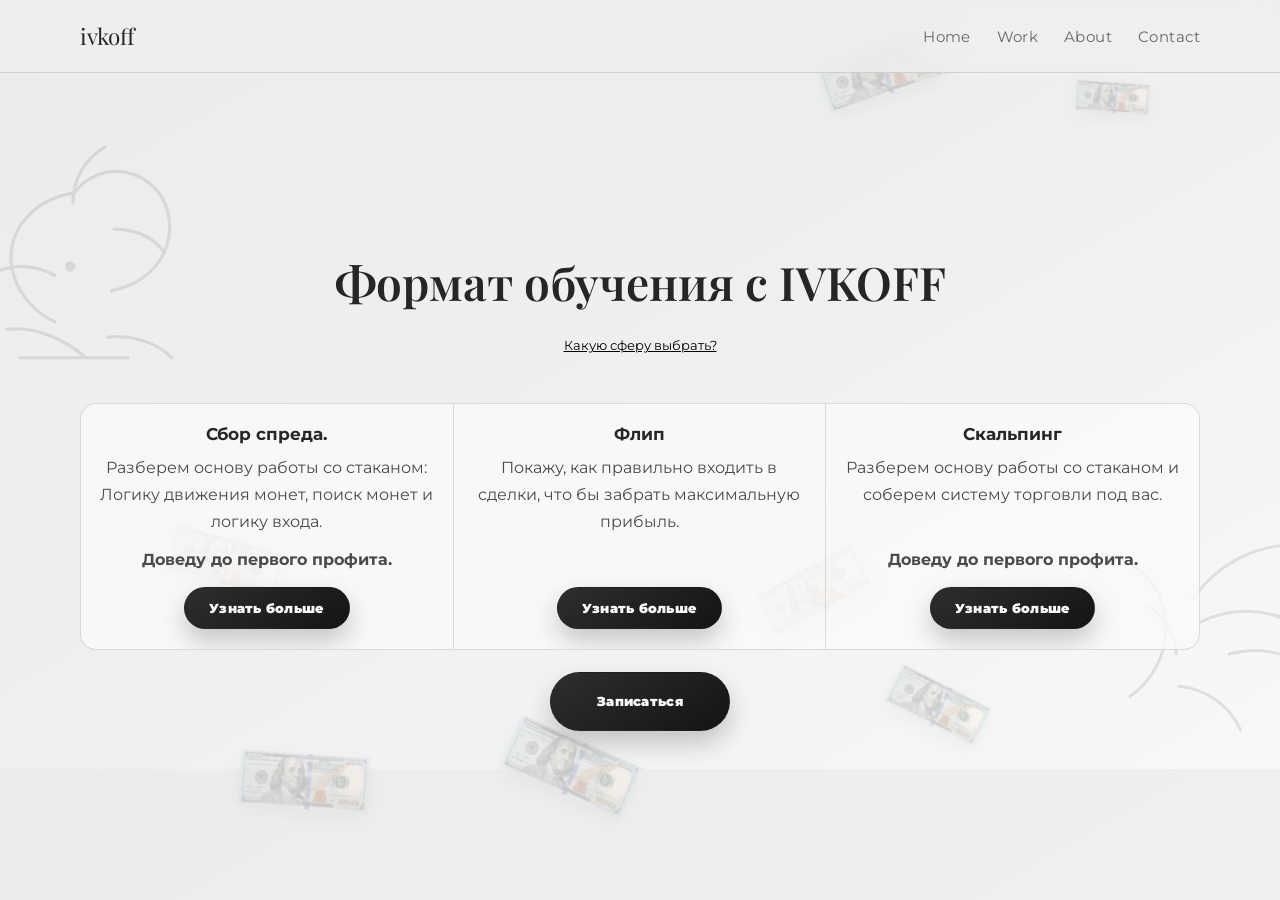
==== education.html @ 17f38a3f "Add files via upload" ====
<!DOCTYPE html>
<html lang="ru">
<head>
  <meta charset="UTF-8">
  <meta name="viewport" content="width=device-width, initial-scale=1.0">
  <title>Обучение | ivkoff</title>
  <meta name="description" content="Обучение от ivkoff">
  <link rel="preconnect" href="https://fonts.googleapis.com">
  <link rel="preconnect" href="https://fonts.gstatic.com" crossorigin>
  <link href="https://fonts.googleapis.com/css2?family=Playfair+Display:wght@500;600;700&family=Montserrat:wght@300;400;500;600&display=swap" rel="stylesheet">
  <link rel="stylesheet" href="styles.css">
</head>
<body>
  <div class="bg-engraving engraving-left" aria-hidden="true"></div>
  <div class="bg-engraving engraving-right" aria-hidden="true"></div>
  <div class="money-rain" aria-hidden="true"></div>

  <header class="topbar">
    <div class="wrap">
      <a class="brand" href="index.html#home">ivkoff</a>
      <nav class="menu">
        <a href="index.html#home">Home</a>
        <a href="index.html#work">Work</a>
        <a href="index.html#about">About</a>
        <a href="index.html#contact">Contact</a>
      </nav>
    </div>
  </header>

  <main class="page">
    <section class="training reveal is-visible">
      <h1 class="training__title">Формат обучения c IVKOFF</h1>
      <a href="https://youtu.be/cS3ViJvELc4?si=rgn5BMKGIe5u8eO9">Какую сферу выбрать?</a>
      <div class="training__grid">
        <article class="training__card">
          <h3>Сбор спреда.</h3>
          <p>Разберем основу работы со стаканом: Логику движения монет, поиск монет и логику входа.</p>
          <b class="bbb">Доведу до первого профита.</b>
          <a class="btn-spred" href="spread.html">Узнать больше</a>
        </article>
        <article class="training__card">
          <h3>Флип</h3>
          <p>Покажу, как правильно входить в сделки, что бы забрать максимальную прибыль.</p>
          <a class="btn-flip" href="flip.html">Узнать больше</a>
        </article>
        <article class="training__card">
          <h3>Скальпинг</h3>
          <p>Разберем основу работы со стаканом и соберем систему торговли под вас.</p>
          <b class="bbb">Доведу до первого профита.</b>
          <a class="btn-scalp" href="scalping.html">Узнать больше</a>
        </article>
      </div>
      <div class="training__footer">
        <a class="btn-primary" href="index.html#contact">Записаться</a>
      </div>
    </section>
  </main>

  <script src="script.js"></script>
</body>
</html>
---- styles.css ----
:root {
  --bg: #efefef;
  --bg-soft: #f7f7f7;
  --ink: #262626;
  --muted: #676767;
  --line: rgba(30, 30, 30, 0.14);
  --hero-photo: url("hero-photo2.png");
}

a {
  font-size: small;
  display: block;
  text-align: center;
  color: #000;
}
b {
  display: block;
  margin-top: auto;
  margin-bottom: 0;
}

.bbb b{
  display: block;
  margin-top: 30px;
  margin-bottom: 0;
}

* {
  box-sizing: border-box;
}

html {
  scroll-behavior: smooth;
  width: 100%;
  max-width: 100%;
  overflow-x: clip;
}

body {
  margin: 0;
  font-family: "Montserrat", sans-serif;
  color: var(--ink);
  background: linear-gradient(150deg, #ececec, var(--bg) 46%, #f8f8f8);
  width: 100%;
  max-width: 100%;
  overflow-x: clip;
  overscroll-behavior-x: none;
}

.wrap,
.page,
.socials {
  width: min(1120px, 92%);
  margin-inline: auto;
  position: relative;
  z-index: 2;
}

.topbar {
  position: sticky;
  top: 0;
  z-index: 20;
  backdrop-filter: blur(8px);
  background: rgba(239, 239, 239, 0.78);
  border-bottom: 1px solid var(--line);
}

.wrap {
  display: flex;
  justify-content: space-between;
  align-items: center;
  min-height: 72px;
}

.brand {
  text-decoration: none;
  color: var(--ink);
  font-family: "Playfair Display", serif;
  font-size: 1.4rem;
}

.menu {
  display: flex;
  gap: clamp(10px, 2vw, 26px);
}

.menu a {
  text-decoration: none;
  color: var(--muted);
  font-size: 0.95rem;
  letter-spacing: 0.03em;
  transition: color 0.3s ease;
}

.menu a:hover {
  color: var(--ink);
}

.menu a.is-active {
  color: var(--ink);
  text-decoration: underline;
  text-underline-offset: 5px;
}

.page {
  padding: 68px 0 38px;
  overflow-x: clip;
}

.hero {
  min-height: 80vh;
  display: grid;
  align-content: center;
  max-width: 100%;
  position: relative;
  isolation: isolate;
  overflow-x: clip;
  padding-right: clamp(380px, 50vw, 690px);
}

.hero > * {
  max-inline-size: 100%;
  min-width: 0;
}

.hero::before {
  content: "";
  position: absolute;
  top: clamp(12px, 3vh, 34px);
  right: clamp(0px, 1.5vw, 18px);
  width: clamp(400px, 46vw, 620px);
  aspect-ratio: 1 / 1;
  background-image: var(--hero-photo);
  background-repeat: no-repeat;
  background-position: center;
  background-size: contain;
  border-radius: 0;
  opacity: 0.95;
  filter: grayscale(100%) contrast(1.1) brightness(0.95)
    drop-shadow(0 18px 30px rgba(32, 32, 32, 0.14));
  box-shadow: none;
  transform: translateY(0);
  transition: transform 0.45s ease, box-shadow 0.45s ease;
  z-index: -2;
}

.hero::after {
  content: "";
  position: absolute;
  top: clamp(12px, 3vh, 34px);
  right: clamp(0px, 1.5vw, 18px);
  width: clamp(400px, 46vw, 620px);
  aspect-ratio: 1 / 1;
  border-radius: 34px;
  background: none;
  transform: translateY(0);
  transition: transform 0.45s ease;
  z-index: -1;
}

.hero:hover::before,
.hero:hover::after {
  transform: translateY(-8px);
}

.hero__mobile-photo {
  display: none;
}

.hero__kicker {
  margin: 0 0 14px;
  color: var(--muted);
  text-transform: uppercase;
  letter-spacing: 0.1em;
  font-size: 0.76rem;
}

.hero__title {
  margin: 0;
  font-family: "Playfair Display", serif;
  font-size: clamp(2rem, 6.2vw, 4.8rem);
  line-height: 1.12;
  font-weight: 600;
  overflow-wrap: break-word;
  word-break: break-word;
}

.hero__subtitle {
  margin: 18px 0 0;
  font-size: clamp(1rem, 1.8vw, 1.2rem);
  color: var(--muted);
  inline-size: min(520px, 100%);
  max-inline-size: 100%;
  min-width: 0;
  display: block;
  line-height: 1.75;
  white-space: normal;
  overflow-wrap: break-word;
  word-break: break-word;
  hyphens: auto;
}

.featured,
.about-card,
.contact {
  margin-top: clamp(58px, 11vw, 110px);
}

.featured h2,
.about-card__text h2,
.contact h2 {
  margin: 0 0 22px;
  font-family: "Playfair Display", serif;
  font-size: clamp(1.6rem, 3.5vw, 2.8rem);
  font-weight: 600;
}

.featured__grid {
  display: grid;
  grid-template-columns: repeat(3, minmax(180px, 1fr));
  gap: clamp(12px, 2vw, 22px);
}

.what {
  text-align: center;
}

.featured__cta {
  margin-top: 24px;
  display: flex;
  justify-content: center;
}

.btn-primary {
  display: inline-flex;
  align-items: center;
  justify-content: center;
  min-height: 59px;
  min-width: 350px;
  padding: 12px 24px;
  border-radius: 999px;
  border: 1px solid var(--line);
  text-decoration: none;
  font-weight: 1000;
  letter-spacing: 0.02em;
  color: #f8f8f8;
  background: linear-gradient(145deg, #2e2e2e, #141414);
  box-shadow: 0 12px 24px rgba(22, 22, 22, 0.22);
  transition: transform 0.25s ease, box-shadow 0.25s ease, background 0.25s ease;
}

.btn-primary:hover {
  transform: translateY(-2px);
  box-shadow: 0 16px 28px rgba(20, 20, 20, 0.27);
  background: linear-gradient(145deg, #242424, #0f0f0f);
}

.btn-primary:active {
  transform: translateY(0);
}

.btn-spred {
  display: inline-flex;
  align-items: center;
  justify-content: center;
  margin-top: auto;
  margin-bottom: 0;
  min-height: 30px;
  min-width: 150px;
  padding: 12px 24px;
  border-radius: 999px;
  border: 1px solid var(--line);
  text-decoration: none;
  font-weight: 1000;
  letter-spacing: 0.02em;
  color: #f8f8f8;
  background: linear-gradient(145deg, #2e2e2e, #141414);
  box-shadow: 0 12px 24px rgba(22, 22, 22, 0.22);
  transition: transform 0.25s ease, box-shadow 0.25s ease, background 0.25s ease;
}

.btn-spred:hover {
  transform: translateY(-2px);
  box-shadow: 0 16px 28px rgba(20, 20, 20, 0.27);
  background: linear-gradient(145deg, #242424, #0f0f0f);
}

.btn-spred:active {
  transform: translateY(0);
}

.btn-flip {
  display: inline-flex;
  align-items: center;
  justify-content: center;
  margin-top: auto;
  margin-bottom: 0;
  min-height: 30px;
  min-width: 150px;
  padding: 12px 24px;
  border-radius: 999px;
  border: 1px solid var(--line);
  text-decoration: none;
  font-weight: 1000;
  letter-spacing: 0.02em;
  color: #f8f8f8;
  background: linear-gradient(145deg, #2e2e2e, #141414);
  box-shadow: 0 12px 24px rgba(22, 22, 22, 0.22);
  transition: transform 0.25s ease, box-shadow 0.25s ease, background 0.25s ease;
}

.btn-flip:hover {
  transform: translateY(-2px);
  box-shadow: 0 16px 28px rgba(20, 20, 20, 0.27);
  background: linear-gradient(145deg, #242424, #0f0f0f);
}

.btn-flip:active {
  transform: translateY(0);
}

.btn-scalp {
  display: inline-flex;
  align-items: center;
  justify-content: center;
  margin-top: auto;
  margin-bottom: 0;
  min-height: 30px;
  min-width: 150px;
  padding: 12px 24px;
  border-radius: 999px;
  border: 1px solid var(--line);
  text-decoration: none;
  font-weight: 1000;
  letter-spacing: 0.02em;
  color: #f8f8f8;
  background: linear-gradient(145deg, #2e2e2e, #141414);
  box-shadow: 0 12px 24px rgba(22, 22, 22, 0.22);
  transition: transform 0.25s ease, box-shadow 0.25s ease, background 0.25s ease;
}

.btn-scalp:hover {
  transform: translateY(-2px);
  box-shadow: 0 16px 28px rgba(20, 20, 20, 0.27);
  background: linear-gradient(145deg, #242424, #0f0f0f);
}

.btn-scalp:active {
  transform: translateY(0);
}


.training {
  margin-top: clamp(58px, 11vw, 110px);
}


.training__title {
  margin: 0 0 24px;
  text-align: center;
  font-family: "Playfair Display", serif;
  font-size: clamp(1.7rem, 3.6vw, 2.9rem);
  font-weight: 600;
}

.training__grid {
  display: grid;
  margin-top: 50px;
  grid-template-columns: repeat(3, minmax(200px, 1fr));
  gap: 0;
  border: 1px solid var(--line);
  border-radius: 16px;
  overflow: hidden;
  background: rgba(250, 250, 250, 0.78);
}

.training__card {
  border-right: 1px solid var(--line);
  padding: 20px 18px;
  display: flex;
  flex-direction: column;
  align-items: center;
  text-align: center;
}

.training__card:last-child {
  border-right: 0;
}

.training__card h3 {
  margin: 0 0 10px;
  font-size: 1.04rem;
  text-align: center;
}

.training__card p {
  margin: 0 0 10px;
  color: #4a4a4a;
  line-height: 1.7;
  text-align: center;
  flex: 1 1 auto;
}

.training__card b {
  display: block;
  margin: 0 0 14px;
  min-height: 1.7em;
  color: #4a4a4a;
  line-height: 1.7;
  text-align: center;
}

.training__footer {
  margin-top: 22px;
  display: flex;
  justify-content: center;
}

.training__footer .btn-primary {
  min-width: 180px;
}

.lesson-page {
  width: min(920px, 92%);
  margin-inline: auto;
  position: relative;
  z-index: 2;
}

.back-arrow {
  position: fixed;
  top: 18px;
  left: clamp(10px, 2.5vw, 28px);
  width: 44px;
  height: 44px;
  border-radius: 50%;
  border: 1px solid var(--line);
  display: inline-flex;
  align-items: center;
  justify-content: center;
  text-decoration: none;
  color: var(--ink);
  font-size: 1.55rem;
  line-height: 1;
  background: rgba(247, 247, 247, 0.9);
  backdrop-filter: blur(4px);
  box-shadow: 0 10px 18px rgba(24, 24, 24, 0.16);
  z-index: 40;
}

.back-arrow:hover {
  transform: translateX(-2px);
}

.lesson {
  margin-top: clamp(58px, 11vw, 110px);
}

.lesson__title {
  margin: 0 0 12px;
  text-align: center;
  font-family: "Playfair Display", serif;
  font-size: clamp(1.8rem, 3.7vw, 2.8rem);
  font-weight: 600;
}

.lesson__lead {
  margin: 0 auto 26px;
  max-width: 760px;
  text-align: center;
  color: #4a4a4a;
  line-height: 1.75;
}

.lesson__grid {
  display: grid;
  grid-template-columns: 1fr 1fr;
  gap: clamp(12px, 2vw, 20px);
}

.lesson-card {
  border: 1px solid var(--line);
  border-radius: 16px;
  padding: 18px;
  background: rgba(250, 250, 250, 0.78);
}

.lesson-card h2 {
  margin: 0 0 10px;
  font-size: 1.08rem;
}

.lesson-card ul {
  margin: 0;
  padding-left: 20px;
  color: #4b4b4b;
  line-height: 1.7;
}


.work-card {
  border: 1px solid var(--line);
  border-radius: 16px;
  overflow: hidden;
  background: var(--bg-soft);
  cursor: zoom-in;
  transform-origin: center;
  transition: transform 0.45s ease, box-shadow 0.45s ease;
}

.work-card img {
  width: 100%;
  aspect-ratio: 16 / 10;
  object-fit: cover;
  display: block;
}

.work-card p {
  margin: 0;
  padding: 14px;
  color: #404040;
}

.work-card:hover {
  transform: translateY(-8px);
  box-shadow: 0 18px 28px rgba(40, 40, 40, 0.16);
}

.work-card.is-expanded {
  overflow: visible;
  z-index: 5;
  position: relative;
  transform: scale(1.5);
  cursor: zoom-out;
  box-shadow: 0 20px 34px rgba(20, 20, 20, 0.24);
}

.work-card.is-expanded:hover {
  transform: scale(1.5);
}

.about-card {
  display: grid;
  grid-template-columns: minmax(240px, 360px) 1fr;
  gap: clamp(18px, 3vw, 44px);
  align-items: center;
  border-top: 1px solid var(--line);
  border-bottom: 1px solid var(--line);
  padding: clamp(24px, 4vw, 34px) 0;
}

.about-card__photo-wrap {
  border-radius: 18px;
  overflow: hidden;
  border: 1px solid var(--line);
}

.about-card__photo {
  display: block;
  width: 100%;
  height: 100%;
  object-fit: cover;
  aspect-ratio: 4 / 5;
  transform: scale(1.02);
  transition: transform 1.2s ease;
}

.about-card:hover .about-card__photo {
  transform: scale(1.08);
}

.about-card__text p,
.contact p {
  margin: 0;
  line-height: 1.85;
  color: #4b4b4b;
  max-width: 690px;
}

.contact {
  border-top: 1px solid var(--line);
  padding-top: 26px;
}

.contact h2 {
  text-align: center;
}

.socials {
  margin: 44px auto 68px;
  display: grid;
  grid-template-columns: repeat(3, minmax(170px, 1fr));
  gap: clamp(12px, 2vw, 22px);
}

.social {
  text-decoration: none;
  color: inherit;
  background: rgba(250, 250, 250, 0.75);
  border: 1px solid var(--line);
  border-radius: 16px;
  overflow: hidden;
  transition: transform 0.45s ease, box-shadow 0.45s ease;
}

.social img {
  width: 100%;
  display: block;
  aspect-ratio: 16 / 9;
  object-fit: cover;
  transition: transform 0.7s ease;
}

.social span {
  display: block;
  text-align: center;
  padding: 11px 8px;
  font-weight: 600;
  color: #444;
}

.social:hover {
  transform: translateY(-7px);
  box-shadow: 0 18px 30px rgba(26, 26, 26, 0.16);
}

.social:hover img {
  transform: scale(1.07);
}

.bg-engraving {
  position: fixed;
  width: 360px;
  aspect-ratio: 1;
  opacity: 0.13;
  pointer-events: none;
  z-index: 1;
  animation: floatEngraving 11s ease-in-out infinite;
  background-repeat: no-repeat;
  background-size: contain;
  background-position: center;
}

.engraving-left {
  left: -120px;
  top: 80px;
  background-image: url("data:image/svg+xml,%3Csvg xmlns='http://www.w3.org/2000/svg' viewBox='0 0 280 280' fill='none'%3E%3Cg stroke='%23444444' stroke-width='2.4' stroke-linecap='round' stroke-linejoin='round'%3E%3Cpath d='M136 188c-18-8-32-26-34-46-2-27 19-50 49-54 7-10 22-20 41-16 18 4 31 18 33 37 2 18-6 35-21 45-7 5-15 8-24 10'/%3E%3Cpath d='M81 154c8-5 17-9 28-9 9 0 18 2 27 7'/%3E%3Cpath d='M182 116c14 0 30 5 38 17'/%3E%3Cpath d='M150 95c0-18 10-34 25-43'/%3E%3Cpath d='M99 194c19-3 44 7 60 21'/%3E%3Cpath d='M177 200c23-2 40 6 50 16'/%3E%3Cpath d='M109 216h84'/%3E%3Ccircle cx='148' cy='145' r='2.8' fill='%23444444'/%3E%3C/g%3E%3C/svg%3E");
}

.engraving-right {
  right: -120px;
  bottom: 80px;
  animation-delay: -5s;
  background-image: url("data:image/svg+xml,%3Csvg xmlns='http://www.w3.org/2000/svg' viewBox='0 0 280 280' fill='none'%3E%3Cg stroke='%23444444' stroke-width='2.3' stroke-linecap='round' stroke-linejoin='round'%3E%3Cpath d='M70 184c16-11 28-31 28-53 0-33-24-58-58-58'/%3E%3Cpath d='M84 114c13 8 22 22 22 37'/%3E%3Cpath d='M108 176c22 2 40 16 48 34'/%3E%3Cpath d='M119 108c18-26 47-42 79-42 23 0 45 8 62 22'/%3E%3Cpath d='M125 126c23-12 52-11 74 2'/%3E%3Cpath d='M147 151c21-6 44-2 62 10'/%3E%3Cpath d='M199 95c7-8 17-14 28-16'/%3E%3Cpath d='M208 179c18 3 33 12 43 25'/%3E%3C/g%3E%3C/svg%3E");
}

.reveal {
  opacity: 0;
  transform: translateY(24px);
  transition: opacity 0.95s ease, transform 0.95s ease;
}

.reveal.is-visible {
  opacity: 1;
  transform: translateY(0);
}

.delay-1 {
  transition-delay: 0.12s;
}

.delay-2 {
  transition-delay: 0.24s;
}

.money-rain {
  position: fixed;
  inset: 0;
  pointer-events: none;
  overflow: hidden;
  z-index: 1;
}

.money-rain__item {
  position: absolute;
  top: 0;
  width: var(--size, 90px);
  height: auto;
  opacity: 0.24;
  filter: drop-shadow(0 6px 10px rgba(0, 0, 0, 0.15));
  transform: rotate(var(--start-rotate, 0deg));
  transition: transform 0.35s ease, opacity 0.35s ease;
}

@keyframes floatEngraving {
  0% {
    transform: translateY(0) rotate(0deg);
  }
  50% {
    transform: translateY(-12px) rotate(1.5deg);
  }
  100% {
    transform: translateY(0) rotate(0deg);
  }
}

@media (max-width: 940px) {
  .featured__grid {
    grid-template-columns: 1fr 1fr;
  }

  .training__grid {
    grid-template-columns: 1fr 1fr;
  }

  .training__card:nth-child(2n) {
    border-right: 0;
  }

  .about-card {
    grid-template-columns: 1fr;
  }

  .about-card__text {
    text-align: center;
  }

  .about-card__photo-wrap {
    max-width: 360px;
  }

  .lesson__grid {
    grid-template-columns: 1fr;
  }
}

@media (max-width: 700px) {
  .hero__subtitle {
    max-width: 100%;
    font-size: 1rem;
    line-height: 1.6;
  }

  .wrap {
    flex-direction: column;
    justify-content: center;
    gap: 8px;
    padding: 11px 0;
  }

  .menu {
    flex-wrap: wrap;
    justify-content: center;
  }

  .featured__grid,
  .training__grid,
  .socials {
    grid-template-columns: 1fr;
  }

  .training__title {
    margin-bottom: 4px;
  }

  .training__card {
    border-right: 0;
    border-bottom: 1px solid var(--line);
    padding: 18px 16px;
  }

  .training__card:last-child {
    border-bottom: 0;
  }

  .back-arrow {
    top: 14px;
    left: 10px;
    width: 40px;
    height: 40px;
    font-size: 1.35rem;
  }

  .lesson__title {
    margin-top: 12px;
  }
}

@media (max-width: 900px) {
  .hero {
    min-height: auto;
    padding-top: 10px;
    padding-right: 0;
    width: 100%;
  }

  .hero::before {
    display: none;
  }

  .hero__subtitle {
    max-width: 100%;
    width: 100%;
    font-size: 1rem;
    line-height: 1.6;
    white-space: normal;
    overflow-wrap: anywhere;
    word-break: break-word;
    hyphens: auto;
  }

  .hero__mobile-photo {
    display: block;
    width: min(96vw, 560px);
    margin: 0 0 40px;
    opacity: 1;
    filter: grayscale(100%) contrast(1.1) brightness(0.95);
    object-fit: contain;
    transform: none;
    transform-origin: center;
    -webkit-mask-image: none;
    mask-image: none;
  }

  .work-card,
  .work-card:hover,
  .work-card.is-expanded,
  .work-card.is-expanded:hover {
    transform: none;
    box-shadow: none;
    cursor: default;
  }
}

@media (prefers-reduced-motion: reduce) {
  * {
    animation: none !important;
    transition: none !important;
    scroll-behavior: auto !important;
  }

  .reveal {
    opacity: 1;
    transform: none;
  }
}
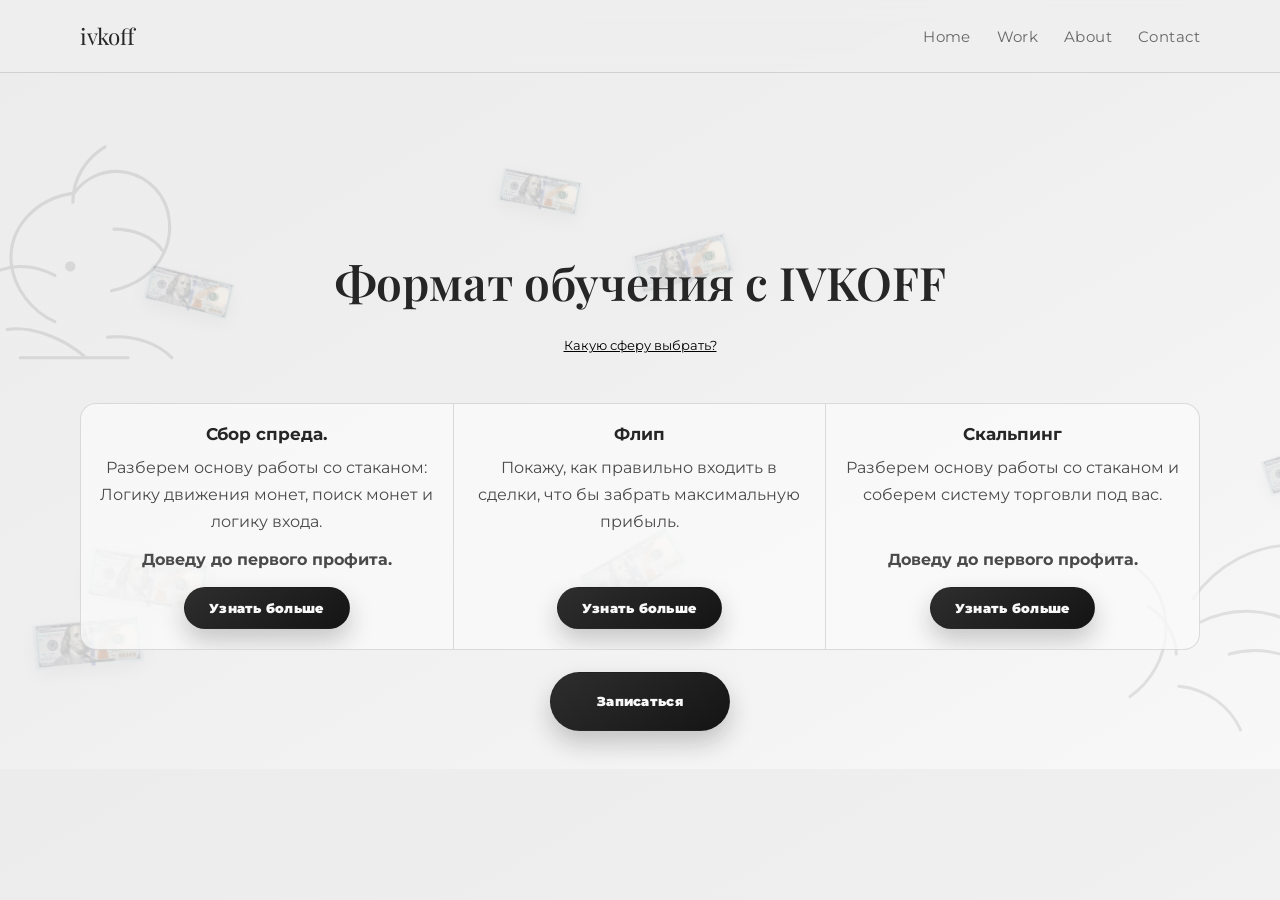
==== commit 3ebf7e3c: "Add files via upload" ====
--- a/education.html
+++ b/education.html
@@ -51,7 +51,7 @@
         </article>
       </div>
       <div class="training__footer">
-        <a class="btn-primary" href="index.html#contact">Записаться</a>
+        <a class="btn-primary" href="https://t.me/m/UUjjIFTzNThi">Записаться</a>
       </div>
     </section>
   </main>
--- a/styles.css
+++ b/styles.css
@@ -759,6 +759,34 @@
     grid-template-columns: 1fr;
   }
 
+  .socials {
+    width: min(250px, 78vw);
+    margin: 28px auto 48px;
+    gap: 8px;
+  }
+
+  .social img {
+    width: min(68%, 150px);
+    margin: 10px auto 0;
+    aspect-ratio: 1 / 1;
+    object-fit: contain;
+  }
+
+  .social span {
+    padding: 7px 8px;
+    font-size: 0.88rem;
+  }
+
+  .featured__cta {
+    width: 100%;
+  }
+
+  .featured__cta .btn-primary {
+    width: min(100%, 340px);
+    min-width: 0;
+    padding: 14px 20px;
+  }
+
   .training__title {
     margin-bottom: 4px;
   }
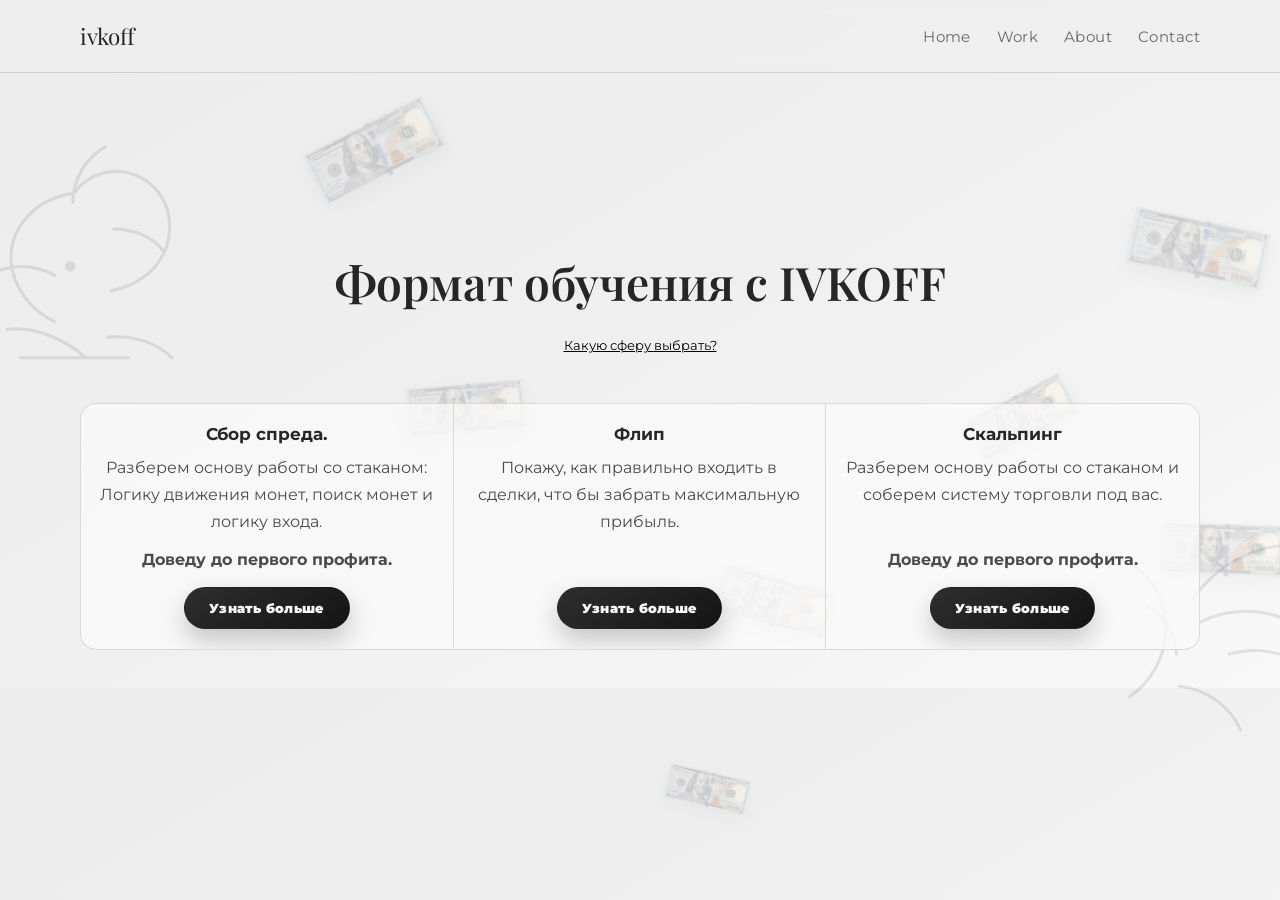
==== commit 9edb87fc: "Add files via upload" ====
--- a/education.html
+++ b/education.html
@@ -50,9 +50,6 @@
           <a class="btn-scalp" href="scalping.html">Узнать больше</a>
         </article>
       </div>
-      <div class="training__footer">
-        <a class="btn-primary" href="https://t.me/m/UUjjIFTzNThi">Записаться</a>
-      </div>
     </section>
   </main>
 
--- a/styles.css
+++ b/styles.css
@@ -219,6 +219,7 @@
   display: grid;
   grid-template-columns: repeat(3, minmax(180px, 1fr));
   gap: clamp(12px, 2vw, 22px);
+  overflow: visible;
 }
 
 .what {
@@ -465,11 +466,46 @@
 }
 
 .lesson__lead {
+  font-size: clamp(1.8rem, 6vw, 3.2rem);
   margin: 0 auto 26px;
   max-width: 760px;
   text-align: center;
-  color: #4a4a4a;
+  color: #52c96a;
   line-height: 1.75;
+  text-shadow: 0 0 8px rgba(82, 201, 106, 0.85), 0 0 18px rgba(82, 201, 106, 0.6);
+}
+
+.bzach {
+  display: block;
+  position: relative;
+  width: fit-content;
+  margin: 0 auto 2px;
+  color: #4ad969;
+  font-weight: 700;
+  font-size: clamp(1.25rem, 4.2vw, 2.1rem);
+  line-height: 1.4;
+}
+
+.bzach::before,
+.bzach::after {
+  content: "";
+  position: absolute;
+  left: -6%;
+  top: 50%;
+  width: 112%;
+  height: 3px;
+  background: #ff1e1e;
+  border-radius: 999px;
+  transform-origin: center;
+  pointer-events: none;
+}
+
+.bzach::before {
+  transform: translateY(-50%) rotate(20deg);
+}
+
+.bzach::after {
+  transform: translateY(-50%) rotate(-20deg);
 }
 
 .lesson__grid {
@@ -531,12 +567,21 @@
   z-index: 5;
   position: relative;
   transform: scale(1.5);
+  transform-origin: center center;
   cursor: zoom-out;
   box-shadow: 0 20px 34px rgba(20, 20, 20, 0.24);
 }
 
 .work-card.is-expanded:hover {
   transform: scale(1.5);
+}
+
+.featured__grid .work-card:first-child.is-expanded {
+  transform-origin: left center;
+}
+
+.featured__grid .work-card:last-child.is-expanded {
+  transform-origin: right center;
 }
 
 .about-card {
@@ -599,22 +644,31 @@
   background: rgba(250, 250, 250, 0.75);
   border: 1px solid var(--line);
   border-radius: 16px;
-  overflow: hidden;
+  overflow: visible;
+  position: relative;
+  display: block;
+  min-height: 0;
+  padding: 72px 12px 16px;
+  text-align: center;
   transition: transform 0.45s ease, box-shadow 0.45s ease;
 }
 
 .social img {
-  width: 100%;
-  display: block;
-  aspect-ratio: 16 / 9;
-  object-fit: cover;
+  width: min(72%, 210px);
+  position: absolute;
+  left: 50%;
+  top: 0;
+  margin: 0;
+  aspect-ratio: 1 / 1;
+  object-fit: contain;
+  transform: translate(-50%, -40%);
   transition: transform 0.7s ease;
 }
 
 .social span {
   display: block;
   text-align: center;
-  padding: 11px 8px;
+  padding: 8px 8px 0;
   font-weight: 600;
   color: #444;
 }
@@ -625,7 +679,7 @@
 }
 
 .social:hover img {
-  transform: scale(1.07);
+  transform: translate(-50%, -40%) scale(1.03);
 }
 
 .bg-engraving {
@@ -690,6 +744,8 @@
   filter: drop-shadow(0 6px 10px rgba(0, 0, 0, 0.15));
   transform: rotate(var(--start-rotate, 0deg));
   transition: transform 0.35s ease, opacity 0.35s ease;
+  animation: moneyDrift var(--drift-duration, 18s) ease-in-out infinite;
+  animation-delay: var(--drift-delay, 0s);
 }
 
 @keyframes floatEngraving {
@@ -701,6 +757,23 @@
   }
   100% {
     transform: translateY(0) rotate(0deg);
+  }
+}
+
+@keyframes moneyDrift {
+  0% {
+    transform: translate3d(0, 0, 0) rotate(var(--start-rotate, 0deg));
+    opacity: 0.16;
+  }
+  50% {
+    transform: translate3d(calc(var(--drift-x, 0px) * 0.5), calc(var(--drift-y, 60px) * -0.5), 0)
+      rotate(calc(var(--start-rotate, 0deg) + 8deg));
+    opacity: 0.3;
+  }
+  100% {
+    transform: translate3d(var(--drift-x, 0px), var(--drift-y, 60px), 0)
+      rotate(calc(var(--start-rotate, 0deg) - 10deg));
+    opacity: 0.18;
   }
 }
 
@@ -762,18 +835,26 @@
   .socials {
     width: min(250px, 78vw);
     margin: 28px auto 48px;
-    gap: 8px;
+    gap: 30px;
+  }
+
+  .social {
+    padding-top: 54px;
+    padding-bottom: 12px;
   }
 
   .social img {
-    width: min(68%, 150px);
-    margin: 10px auto 0;
+    width: min(62%, 130px);
+    left: 50%;
+    top: 0;
+    margin: 0;
     aspect-ratio: 1 / 1;
     object-fit: contain;
+    transform: translate(-50%, -42%);
   }
 
   .social span {
-    padding: 7px 8px;
+    padding: 2px 8px 0;
     font-size: 0.88rem;
   }
 
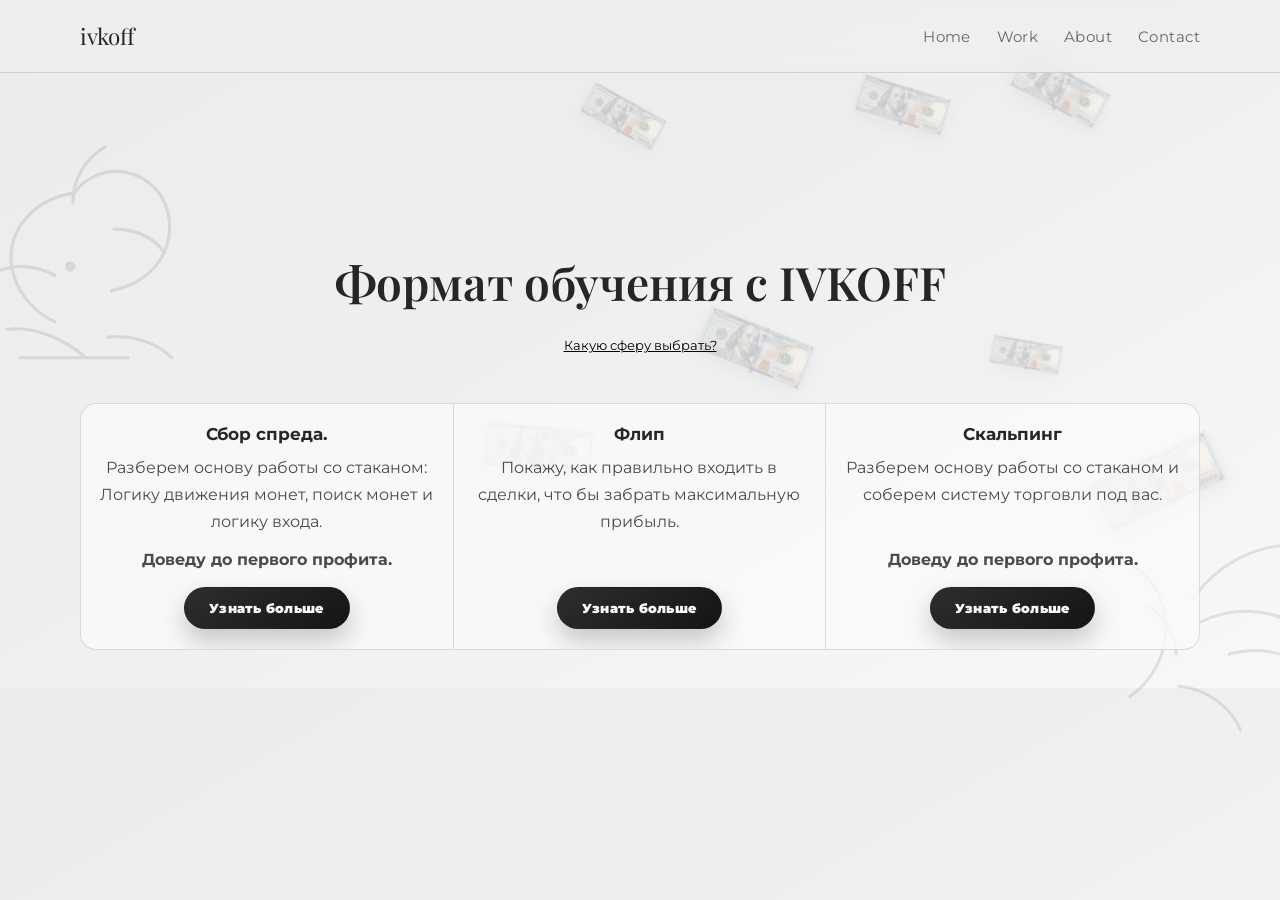
==== commit cec6514d: "Add files via upload" ====
--- a/education.html
+++ b/education.html
@@ -9,6 +9,7 @@
   <link rel="preconnect" href="https://fonts.gstatic.com" crossorigin>
   <link href="https://fonts.googleapis.com/css2?family=Playfair+Display:wght@500;600;700&family=Montserrat:wght@300;400;500;600&display=swap" rel="stylesheet">
   <link rel="stylesheet" href="styles.css">
+  <link rel="icon" type="image/jpeg" href="ava.jpg">
 </head>
 <body>
   <div class="bg-engraving engraving-left" aria-hidden="true"></div>
--- a/styles.css
+++ b/styles.css
@@ -521,6 +521,16 @@
   background: rgba(250, 250, 250, 0.78);
 }
 
+.lesson-card--pros {
+  background: rgba(34, 197, 94, 0.2);
+  border-color: rgba(34, 197, 94, 0.45);
+}
+
+.lesson-card--cons {
+  background: rgba(239, 68, 68, 0.2);
+  border-color: rgba(239, 68, 68, 0.45);
+}
+
 .lesson-card h2 {
   margin: 0 0 10px;
   font-size: 1.08rem;
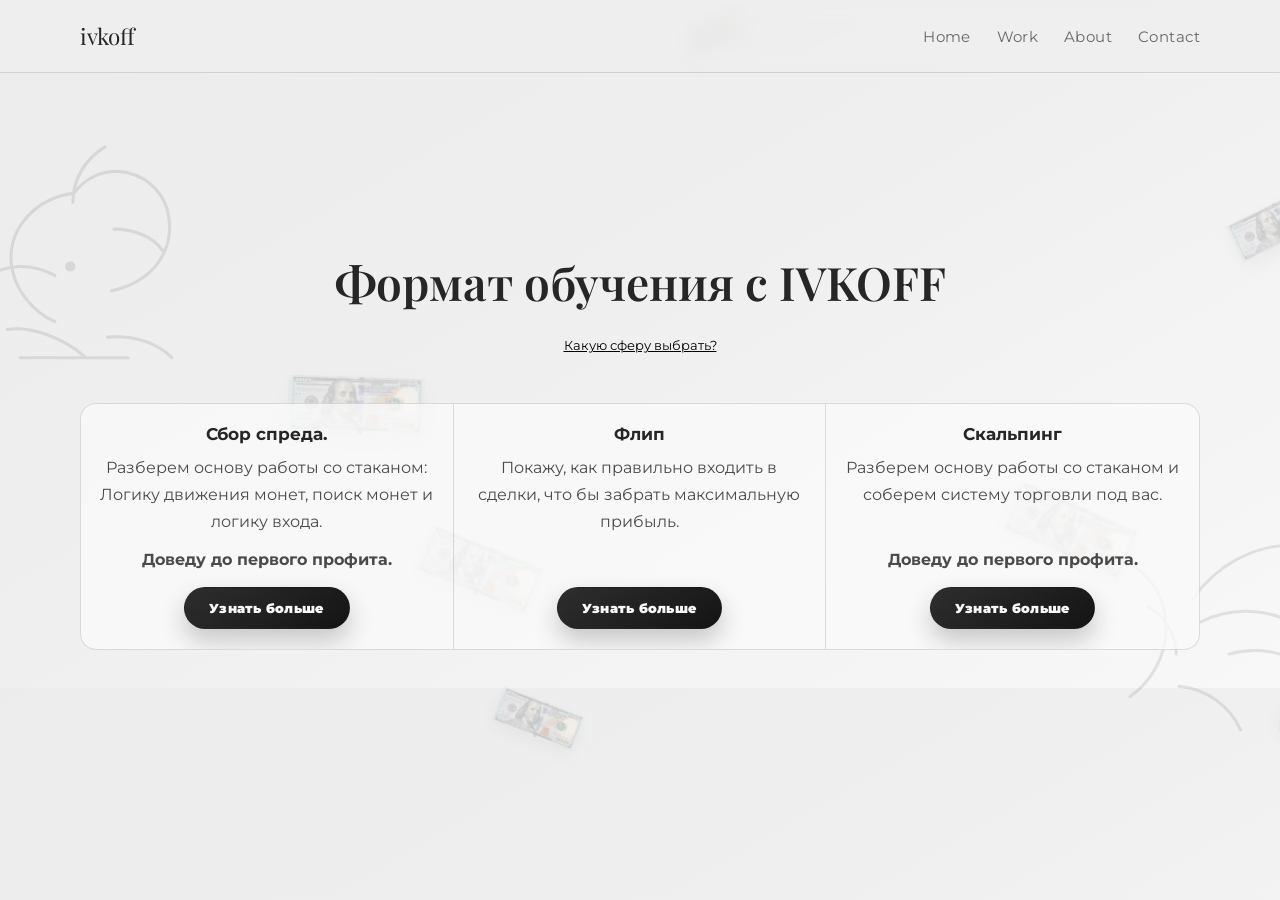
==== commit 27a33c5e: "Add files via upload" ====
--- a/education.html
+++ b/education.html
@@ -8,8 +8,8 @@
   <link rel="preconnect" href="https://fonts.googleapis.com">
   <link rel="preconnect" href="https://fonts.gstatic.com" crossorigin>
   <link href="https://fonts.googleapis.com/css2?family=Playfair+Display:wght@500;600;700&family=Montserrat:wght@300;400;500;600&display=swap" rel="stylesheet">
-  <link rel="stylesheet" href="styles.css">
-  <link rel="icon" type="image/jpeg" href="ava.jpg">
+  <link rel="stylesheet" href="styles.css?v=2">
+  <link rel="icon" type="image/jpeg" href="ava.png">
 </head>
 <body>
   <div class="bg-engraving engraving-left" aria-hidden="true"></div>
--- a/styles.css
+++ b/styles.css
@@ -17,6 +17,10 @@
   display: block;
   margin-top: auto;
   margin-bottom: 0;
+}
+
+.about-card__text b {
+  margin-top: 15px;
 }
 
 .bbb b{
@@ -197,7 +201,46 @@
   white-space: normal;
   overflow-wrap: break-word;
   word-break: break-word;
-  hyphens: auto;
+  -webkit-hyphens: none;
+  -ms-hyphens: none;
+  hyphens: none;
+}
+
+.quote-author {
+  position: relative;
+  display: inline-block;
+  margin-top: 2px;
+  margin-left: 3px;
+  width: max-content;
+  color: var(--ink);
+  font-weight: 500;
+  z-index: 0;
+}
+
+.quote-author::after {
+  content: "";
+  position: absolute;
+  left: -2px;
+  right: -2px;
+  bottom: -1px;
+  height: 2px;
+  background: #2f9e44;
+  border-radius: 999px;
+  transform: rotate(-1deg) scaleX(0);
+  transform-origin: left center;
+  animation: quote-marker-reveal 3s cubic-bezier(0.2, 0.9, 0.25, 1) 0.05s forwards;
+  z-index: -1;
+}
+
+@keyframes quote-marker-reveal {
+  from {
+    transform: rotate(-1deg) scaleX(0);
+    transform-origin: left center;
+  }
+  to {
+    transform: rotate(-1deg) scaleX(1);
+    transform-origin: left center;
+  }
 }
 
 .featured,
@@ -473,6 +516,9 @@
   color: #52c96a;
   line-height: 1.75;
   text-shadow: 0 0 8px rgba(82, 201, 106, 0.85), 0 0 18px rgba(82, 201, 106, 0.6);
+  opacity: 0;
+  transform: translateY(8px);
+  animation: lesson-price-in 1s ease 0.45s forwards;
 }
 
 .bzach {
@@ -498,14 +544,50 @@
   border-radius: 999px;
   transform-origin: center;
   pointer-events: none;
+  opacity: 0;
 }
 
 .bzach::before {
-  transform: translateY(-50%) rotate(20deg);
+  transform: translateY(-50%) rotate(20deg) scaleX(0);
+  animation: bzach-strike-before 1s ease 0.1s forwards;
 }
 
 .bzach::after {
-  transform: translateY(-50%) rotate(-20deg);
+  transform: translateY(-50%) rotate(-20deg) scaleX(0);
+  animation: bzach-strike-after 1s ease 0.1s forwards;
+}
+
+@keyframes lesson-price-in {
+  from {
+    opacity: 0;
+    transform: translateY(8px);
+  }
+  to {
+    opacity: 1;
+    transform: translateY(0);
+  }
+}
+
+@keyframes bzach-strike-before {
+  from {
+    opacity: 0;
+    transform: translateY(-50%) rotate(20deg) scaleX(0);
+  }
+  to {
+    opacity: 1;
+    transform: translateY(-50%) rotate(20deg) scaleX(1);
+  }
+}
+
+@keyframes bzach-strike-after {
+  from {
+    opacity: 0;
+    transform: translateY(-50%) rotate(-20deg) scaleX(0);
+  }
+  to {
+    opacity: 1;
+    transform: translateY(-50%) rotate(-20deg) scaleX(1);
+  }
 }
 
 .lesson__grid {
@@ -518,16 +600,16 @@
   border: 1px solid var(--line);
   border-radius: 16px;
   padding: 18px;
-  background: rgba(250, 250, 250, 0.78);
+  background: rgb(250, 250, 250);
 }
 
 .lesson-card--pros {
-  background: rgba(34, 197, 94, 0.2);
+  background: rgb(250, 250, 250);
   border-color: rgba(34, 197, 94, 0.45);
 }
 
 .lesson-card--cons {
-  background: rgba(239, 68, 68, 0.2);
+  background: rgb(250, 250, 250);
   border-color: rgba(239, 68, 68, 0.45);
 }
 
@@ -596,32 +678,94 @@
 
 .about-card {
   display: grid;
-  grid-template-columns: minmax(240px, 360px) 1fr;
-  gap: clamp(18px, 3vw, 44px);
+  grid-template-columns: minmax(240px, 320px) 1fr;
+  gap: clamp(18px, 3vw, 42px);
   align-items: center;
-  border-top: 1px solid var(--line);
-  border-bottom: 1px solid var(--line);
-  padding: clamp(24px, 4vw, 34px) 0;
+  max-width: 840px;
+  margin-inline: auto;
+  background: #fff;
+  border: 1px solid rgba(34, 34, 34, 0.12);
+  border-radius: 22px;
+  box-shadow: 0 14px 28px rgba(20, 20, 20, 0.08);
+  padding: clamp(20px, 3.2vw, 34px) clamp(18px, 3vw, 28px);
 }
 
 .about-card__photo-wrap {
   border-radius: 18px;
   overflow: hidden;
   border: 1px solid var(--line);
+  background: rgba(255, 255, 255, 0.56);
 }
 
 .about-card__photo {
   display: block;
   width: 100%;
-  height: 100%;
+  aspect-ratio: 4 / 5;
   object-fit: cover;
-  aspect-ratio: 4 / 5;
   transform: scale(1.02);
-  transition: transform 1.2s ease;
+  transition: transform 0.8s ease;
 }
 
 .about-card:hover .about-card__photo {
-  transform: scale(1.08);
+  transform: scale(1.06);
+}
+
+.about-card__text--profile h2 {
+  text-align: center;
+  margin-bottom: clamp(14px, 2vw, 20px);
+  font-size: clamp(2.2rem, 5.1vw, 3.3rem);
+  letter-spacing: 0.02em;
+}
+
+.about-card__lead {
+  margin: 0;
+  font-size: clamp(1.05rem, 1.85vw, 1.32rem);
+  line-height: 1.34;
+  font-weight: 700;
+}
+
+.about-card__students {
+  margin: clamp(14px, 2vw, 18px) 0 0;
+  font-size: clamp(1.01rem, 1.7vw, 1.23rem);
+  line-height: 1.36;
+  font-weight: 600;
+}
+
+.about-card__facts {
+  list-style: none;
+  margin: clamp(10px, 2vw, 18px) 0 0;
+  padding: 0;
+  display: grid;
+  gap: clamp(6px, 1.2vw, 12px);
+}
+
+.about-card__facts li {
+  display: grid;
+  grid-template-columns: 38px 1fr;
+  align-items: start;
+  column-gap: 13px;
+}
+
+.about-card__icon {
+  width: 38px;
+  height: 38px;
+  border: 1px solid rgba(40, 40, 40, 0.2);
+  border-radius: 12px;
+  display: grid;
+  place-items: center;
+  font-size: 1.2rem;
+  background: rgba(255, 255, 255, 0.54);
+}
+
+.about-card__facts p {
+  margin: 0;
+  line-height: 1.34;
+  font-size: clamp(1rem, 1.55vw, 1.17rem);
+  color: #2f2f2f;
+}
+
+.about-card__facts strong {
+  font-weight: 700;
 }
 
 .about-card__text p,
@@ -801,15 +945,20 @@
   }
 
   .about-card {
-    grid-template-columns: 1fr;
+    max-width: 100%;
+    grid-template-columns: minmax(220px, 280px) 1fr;
+    gap: clamp(14px, 2.2vw, 24px);
   }
 
   .about-card__text {
-    text-align: center;
-  }
-
-  .about-card__photo-wrap {
-    max-width: 360px;
+    text-align: left;
+  }
+
+  .about-card__facts li {
+    grid-template-columns: 38px 1fr;
+    justify-items: initial;
+    row-gap: 0;
+    text-align: left;
   }
 
   .lesson__grid {
@@ -822,6 +971,27 @@
     max-width: 100%;
     font-size: 1rem;
     line-height: 1.6;
+  }
+
+  .about-card {
+    grid-template-columns: 1fr;
+    gap: 18px;
+  }
+
+  .about-card__photo-wrap {
+    max-width: 330px;
+    margin: 0 auto;
+  }
+
+  .about-card__text {
+    text-align: center;
+  }
+
+  .about-card__facts li {
+    grid-template-columns: 1fr;
+    justify-items: center;
+    row-gap: 8px;
+    text-align: center;
   }
 
   .wrap {
@@ -925,7 +1095,9 @@
     white-space: normal;
     overflow-wrap: anywhere;
     word-break: break-word;
-    hyphens: auto;
+    -webkit-hyphens: none;
+    -ms-hyphens: none;
+    hyphens: none;
   }
 
   .hero__mobile-photo {
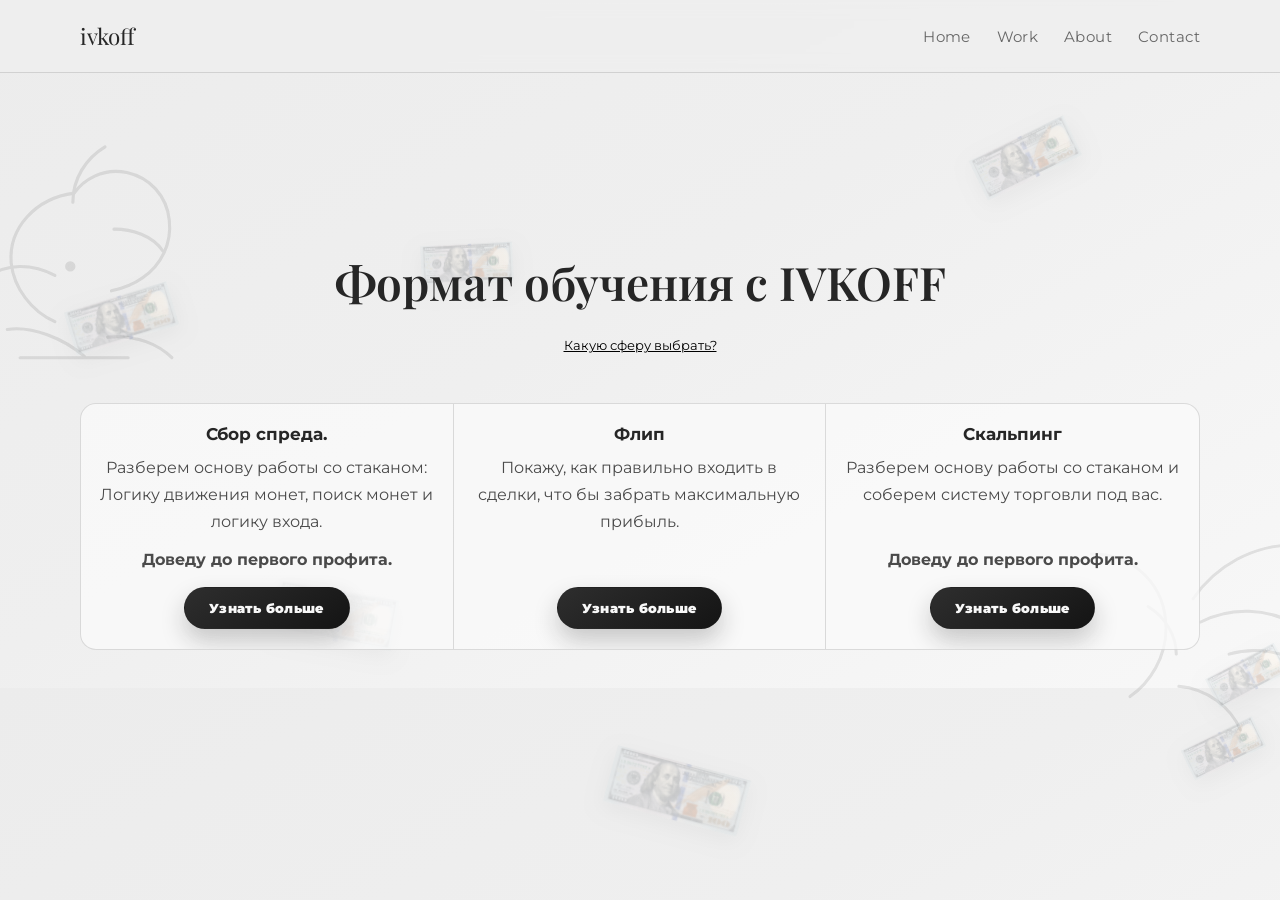
==== commit 37d5c1c1: "Add files via upload" ====
--- a/education.html
+++ b/education.html
@@ -8,7 +8,7 @@
   <link rel="preconnect" href="https://fonts.googleapis.com">
   <link rel="preconnect" href="https://fonts.gstatic.com" crossorigin>
   <link href="https://fonts.googleapis.com/css2?family=Playfair+Display:wght@500;600;700&family=Montserrat:wght@300;400;500;600&display=swap" rel="stylesheet">
-  <link rel="stylesheet" href="styles.css?v=2">
+  <link rel="stylesheet" href="styles.css?v=3">
   <link rel="icon" type="image/jpeg" href="ava.png">
 </head>
 <body>
@@ -31,7 +31,7 @@
   <main class="page">
     <section class="training reveal is-visible">
       <h1 class="training__title">Формат обучения c IVKOFF</h1>
-      <a href="https://youtu.be/cS3ViJvELc4?si=rgn5BMKGIe5u8eO9">Какую сферу выбрать?</a>
+      <a href="sphere.html">Какую сферу выбрать?</a>
       <div class="training__grid">
         <article class="training__card">
           <h3>Сбор спреда.</h3>
--- a/styles.css
+++ b/styles.css
@@ -5,6 +5,8 @@
   --muted: #676767;
   --line: rgba(30, 30, 30, 0.14);
   --hero-photo: url("hero-photo2.png");
+  --hero-photo-blink: url("morgnul.png");
+  --hero-photo-shadow: drop-shadow(0 18px 30px rgba(32, 32, 32, 0.14));
 }
 
 a {
@@ -120,6 +122,8 @@
   isolation: isolate;
   overflow-x: clip;
   padding-right: clamp(380px, 50vw, 690px);
+  --hero-open-opacity: 0.95;
+  --hero-closed-opacity: 0;
 }
 
 .hero > * {
@@ -139,12 +143,11 @@
   background-position: center;
   background-size: contain;
   border-radius: 0;
-  opacity: 0.95;
-  filter: grayscale(100%) contrast(1.1) brightness(0.95)
-    drop-shadow(0 18px 30px rgba(32, 32, 32, 0.14));
+  opacity: var(--hero-open-opacity);
+  filter: grayscale(100%) contrast(1.1) brightness(0.95) var(--hero-photo-shadow);
   box-shadow: none;
   transform: translateY(0);
-  transition: transform 0.45s ease, box-shadow 0.45s ease;
+  transition: transform 0.45s ease, box-shadow 0.45s ease, opacity 0.32s ease-in-out;
   z-index: -2;
 }
 
@@ -155,10 +158,16 @@
   right: clamp(0px, 1.5vw, 18px);
   width: clamp(400px, 46vw, 620px);
   aspect-ratio: 1 / 1;
-  border-radius: 34px;
-  background: none;
+  background-image: var(--hero-photo-blink);
+  background-repeat: no-repeat;
+  background-position: center;
+  background-size: contain;
+  border-radius: 0;
+  opacity: var(--hero-closed-opacity);
+  filter: grayscale(100%) contrast(1.1) brightness(0.95);
+  box-shadow: none;
   transform: translateY(0);
-  transition: transform 0.45s ease;
+  transition: transform 0.45s ease, opacity 0.32s ease-in-out;
   z-index: -1;
 }
 
@@ -167,8 +176,43 @@
   transform: translateY(-8px);
 }
 
+.hero.is-blinking {
+  --hero-open-opacity: 0.95;
+  --hero-closed-opacity: 0.84;
+}
+
+.hero__mobile-photo-wrap {
+  display: none;
+  --hero-mobile-ratio: 1 / 1;
+}
+
 .hero__mobile-photo {
-  display: none;
+  position: absolute;
+  inset: 0;
+  width: 100%;
+  height: 100%;
+  margin: 0;
+  opacity: 1;
+  filter: grayscale(100%) contrast(1.1) brightness(0.95);
+  object-fit: contain;
+  object-position: center;
+  transition: opacity 0.32s ease-in-out;
+}
+
+.hero__mobile-photo--open {
+  opacity: 1;
+}
+
+.hero__mobile-photo--closed {
+  opacity: 0;
+}
+
+.hero.is-blinking .hero__mobile-photo--open {
+  opacity: 1;
+}
+
+.hero.is-blinking .hero__mobile-photo--closed {
+  opacity: 0.84;
 }
 
 .hero__kicker {
@@ -462,6 +506,133 @@
 
 .training__footer .btn-primary {
   min-width: 180px;
+}
+
+.sphere {
+  margin-top: clamp(58px, 11vw, 110px);
+  padding-bottom: clamp(40px, 8vw, 80px);
+}
+
+.sphere__title {
+  margin: 0 0 12px;
+  text-align: center;
+  font-family: "Playfair Display", serif;
+  font-size: clamp(1.55rem, 3.5vw, 2.7rem);
+  font-weight: 600;
+  line-height: 1.2;
+}
+
+.sphere__lead {
+  margin: 0 auto 28px;
+  max-width: 420px;
+  text-align: center;
+  color: var(--muted);
+  font-size: clamp(0.95rem, 2.2vw, 1.05rem);
+  line-height: 1.6;
+}
+
+.sphere__card {
+  width: min(480px, 100%);
+  margin: 0 auto;
+  padding: clamp(22px, 4vw, 32px);
+  border: 1px solid var(--line);
+  border-radius: 16px;
+  background: rgba(250, 250, 250, 0.9);
+  box-shadow: 0 14px 30px rgba(24, 24, 24, 0.06);
+}
+
+.sphere-form__frame {
+  position: absolute;
+  width: 0;
+  height: 0;
+  border: 0;
+  overflow: hidden;
+  visibility: hidden;
+}
+
+.sphere-form {
+  display: flex;
+  flex-direction: column;
+  gap: 18px;
+}
+
+.sphere-form__submit:disabled {
+  opacity: 0.72;
+  cursor: wait;
+  transform: none;
+}
+
+.sphere-form__field {
+  display: flex;
+  flex-direction: column;
+  gap: 8px;
+  text-align: left;
+}
+
+.sphere-form__label {
+  font-size: 0.86rem;
+  font-weight: 500;
+  letter-spacing: 0.02em;
+  color: var(--ink);
+}
+
+.sphere-form__input {
+  width: 100%;
+  min-height: 48px;
+  padding: 12px 14px;
+  border: 1px solid var(--line);
+  border-radius: 12px;
+  background: #fff;
+  color: var(--ink);
+  font-family: "Montserrat", sans-serif;
+  font-size: 1rem;
+  outline: none;
+  transition: border-color 0.25s ease, box-shadow 0.25s ease;
+}
+
+.sphere-form__input::placeholder {
+  color: #9a9a9a;
+}
+
+.sphere-form__input:focus {
+  border-color: rgba(30, 30, 30, 0.42);
+  box-shadow: 0 0 0 3px rgba(30, 30, 30, 0.08);
+}
+
+.sphere-form__input.is-invalid {
+  border-color: rgba(239, 68, 68, 0.65);
+  box-shadow: 0 0 0 3px rgba(239, 68, 68, 0.1);
+}
+
+.sphere-form__submit {
+  width: 100%;
+  min-width: 0;
+  margin-top: 8px;
+  cursor: pointer;
+  font-family: "Montserrat", sans-serif;
+  font-size: 1rem;
+}
+
+.sphere-form__success {
+  text-align: center;
+}
+
+.sphere-form__success h2 {
+  margin: 8px 0 10px;
+  font-family: "Playfair Display", serif;
+  font-size: clamp(1.4rem, 3vw, 1.8rem);
+  font-weight: 600;
+}
+
+.sphere-form__success p {
+  margin: 0 0 22px;
+  color: var(--muted);
+  line-height: 1.6;
+}
+
+.sphere-form__success .btn-primary {
+  width: 100%;
+  min-width: 0;
 }
 
 .lesson-page {
@@ -897,9 +1068,9 @@
   opacity: 0.24;
   filter: drop-shadow(0 6px 10px rgba(0, 0, 0, 0.15));
   transform: rotate(var(--start-rotate, 0deg));
-  transition: transform 0.35s ease, opacity 0.35s ease;
   animation: moneyDrift var(--drift-duration, 18s) ease-in-out infinite;
   animation-delay: var(--drift-delay, 0s);
+  will-change: transform, opacity;
 }
 
 @keyframes floatEngraving {
@@ -917,17 +1088,16 @@
 @keyframes moneyDrift {
   0% {
     transform: translate3d(0, 0, 0) rotate(var(--start-rotate, 0deg));
-    opacity: 0.16;
+    opacity: 0.2;
   }
   50% {
     transform: translate3d(calc(var(--drift-x, 0px) * 0.5), calc(var(--drift-y, 60px) * -0.5), 0)
       rotate(calc(var(--start-rotate, 0deg) + 8deg));
-    opacity: 0.3;
+    opacity: 0.28;
   }
   100% {
-    transform: translate3d(var(--drift-x, 0px), var(--drift-y, 60px), 0)
-      rotate(calc(var(--start-rotate, 0deg) - 10deg));
-    opacity: 0.18;
+    transform: translate3d(0, 0, 0) rotate(var(--start-rotate, 0deg));
+    opacity: 0.2;
   }
 }
 
@@ -1073,6 +1243,35 @@
   .lesson__title {
     margin-top: 12px;
   }
+
+  .sphere__title {
+    margin-top: 12px;
+    padding-inline: 8px;
+  }
+
+  .sphere__lead {
+    margin-bottom: 22px;
+    padding-inline: 4px;
+  }
+
+  .sphere__card {
+    padding: 20px 16px;
+    border-radius: 14px;
+  }
+
+  .sphere-form {
+    gap: 16px;
+  }
+
+  .sphere-form__input {
+    min-height: 46px;
+    font-size: 16px;
+  }
+
+  .sphere-form__submit,
+  .sphere-form__success .btn-primary {
+    min-height: 52px;
+  }
 }
 
 @media (max-width: 900px) {
@@ -1084,6 +1283,10 @@
   }
 
   .hero::before {
+    display: none;
+  }
+
+  .hero::after {
     display: none;
   }
 
@@ -1100,17 +1303,12 @@
     hyphens: none;
   }
 
-  .hero__mobile-photo {
+  .hero__mobile-photo-wrap {
     display: block;
+    position: relative;
     width: min(96vw, 560px);
+    aspect-ratio: var(--hero-mobile-ratio);
     margin: 0 0 40px;
-    opacity: 1;
-    filter: grayscale(100%) contrast(1.1) brightness(0.95);
-    object-fit: contain;
-    transform: none;
-    transform-origin: center;
-    -webkit-mask-image: none;
-    mask-image: none;
   }
 
   .work-card,
